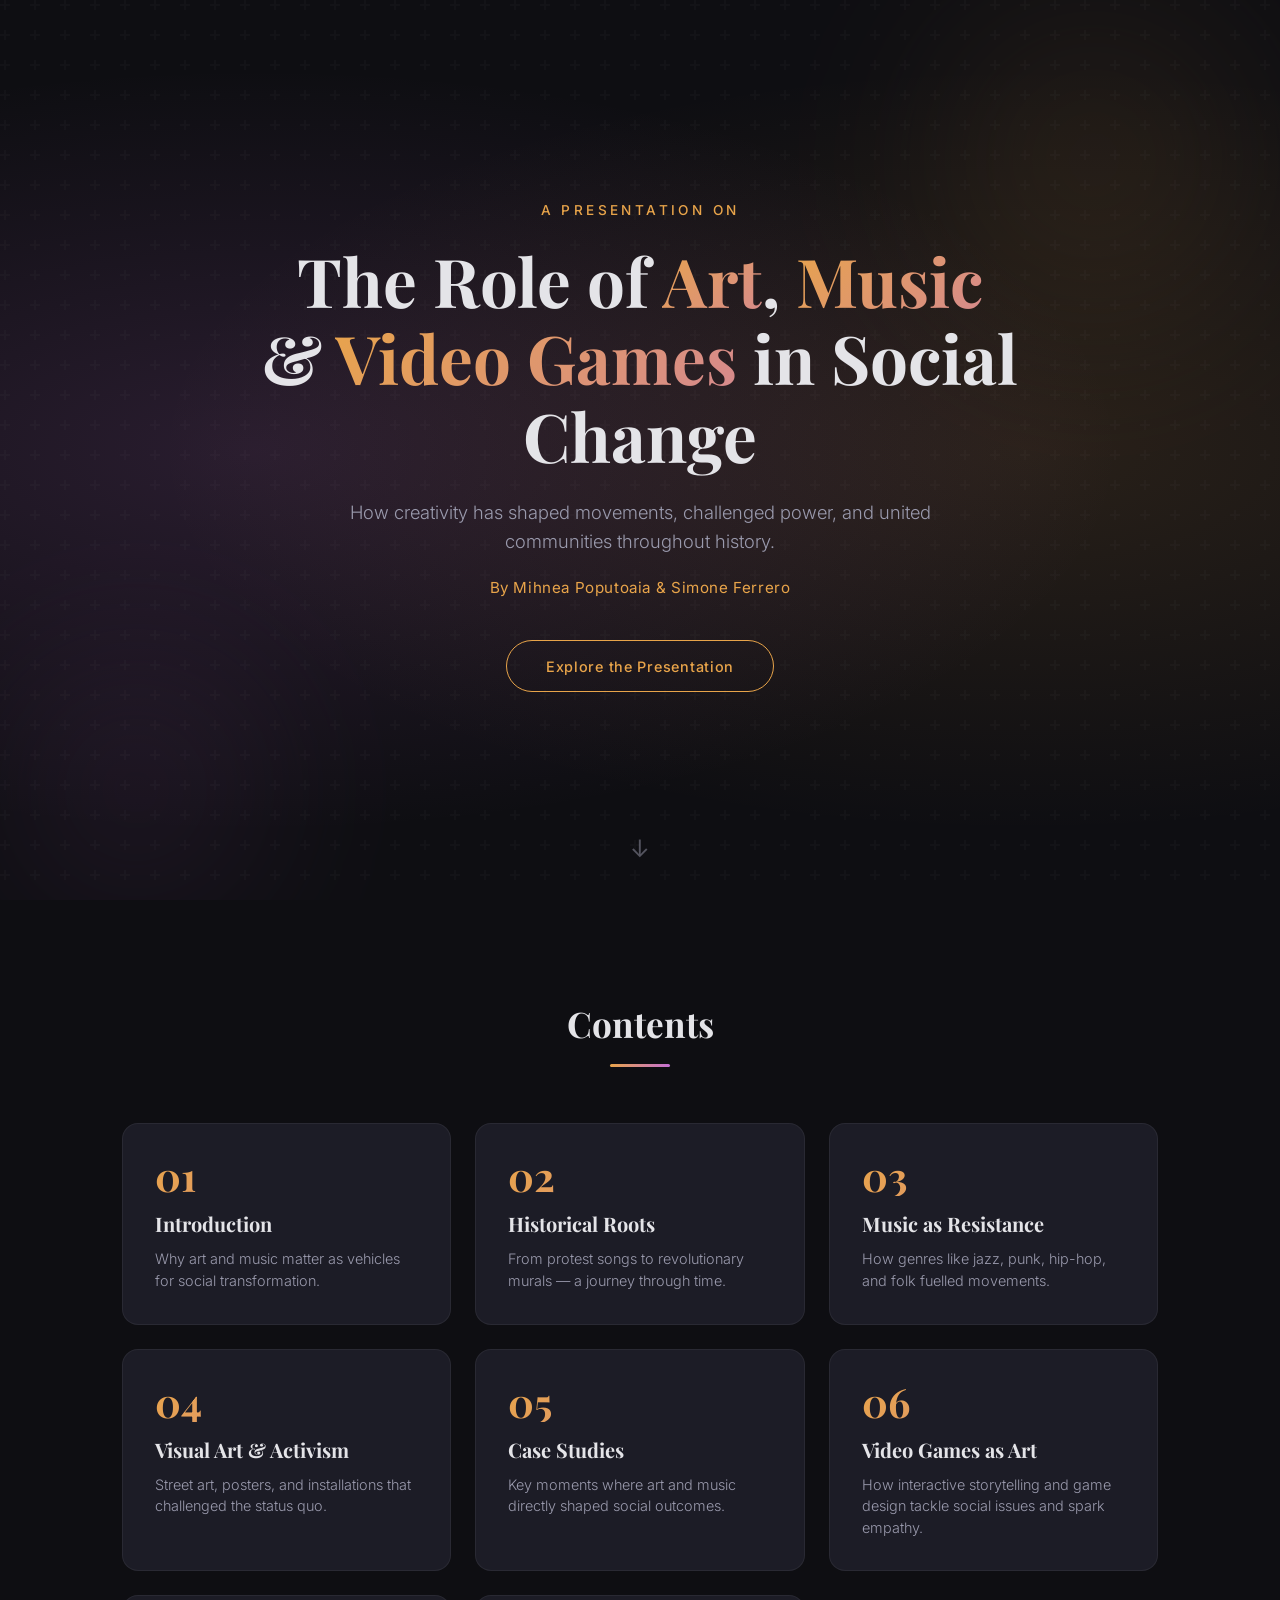
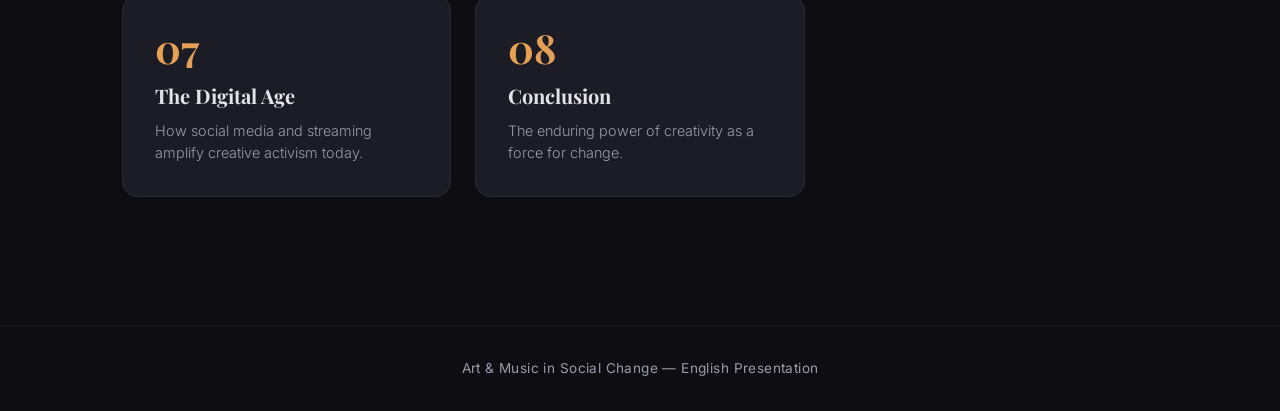
==== index.html @ 0a4b9b67 "Add introduction section and interactive elements for presentation - Created introduction.html with " ====
<!DOCTYPE html>
<html lang="en">
<head>
    <meta charset="UTF-8">
    <meta name="viewport" content="width=device-width, initial-scale=1.0">
    <title>Art & Music in Social Change</title>
    <link rel="stylesheet" href="index.css">
    <link rel="preconnect" href="https://fonts.googleapis.com">
    <link rel="preconnect" href="https://fonts.gstatic.com" crossorigin>
    <link href="https://fonts.googleapis.com/css2?family=Playfair+Display:ital,wght@0,400;0,700;1,400&family=Inter:wght@300;400;500;600&display=swap" rel="stylesheet">
</head>
<body>

    <!-- Hero Section -->
    <header class="hero">
        <div class="hero-overlay"></div>
        <div class="particles" id="particles"></div>
        <div class="hero-content">
            <p class="hero-tagline">A Presentation on</p>
            <h1 class="hero-title">The Role of <span class="accent">Art</span>, <span class="accent">Music</span> &amp; <span class="accent">Video Games</span> in Social Change</h1>
            <p class="hero-subtitle">How creativity has shaped movements, challenged power, and united communities throughout history.</p>
            <p class="hero-authors">By Mihnea Poputoaia &amp; Simone Ferrero</p>
            <a href="#contents" class="hero-cta">Explore the Presentation</a>
        </div>
        <div class="scroll-indicator">
            <span>&#8595;</span>
        </div>
    </header>

    <!-- Table of Contents -->
    <main>
        <section id="contents" class="toc-section">
            <h2 class="section-heading">Contents</h2>
            <div class="toc-grid">

                <a href="01-introduction/introduction.html" class="toc-card" data-number="01">
                    <div class="toc-card-inner">
                        <span class="toc-number">01</span>
                        <h3>Introduction</h3>
                        <p>Why art and music matter as vehicles for social transformation.</p>
                    </div>
                </a>

                <a href="#" class="toc-card" data-number="02">
                    <div class="toc-card-inner">
                        <span class="toc-number">02</span>
                        <h3>Historical Roots</h3>
                        <p>From protest songs to revolutionary murals — a journey through time.</p>
                    </div>
                </a>

                <a href="#" class="toc-card" data-number="03">
                    <div class="toc-card-inner">
                        <span class="toc-number">03</span>
                        <h3>Music as Resistance</h3>
                        <p>How genres like jazz, punk, hip-hop, and folk fuelled movements.</p>
                    </div>
                </a>

                <a href="#" class="toc-card" data-number="04">
                    <div class="toc-card-inner">
                        <span class="toc-number">04</span>
                        <h3>Visual Art &amp; Activism</h3>
                        <p>Street art, posters, and installations that challenged the status quo.</p>
                    </div>
                </a>

                <a href="#" class="toc-card" data-number="05">
                    <div class="toc-card-inner">
                        <span class="toc-number">05</span>
                        <h3>Case Studies</h3>
                        <p>Key moments where art and music directly shaped social outcomes.</p>
                    </div>
                </a>

                <a href="#" class="toc-card" data-number="06">
                    <div class="toc-card-inner">
                        <span class="toc-number">06</span>
                        <h3>Video Games as Art</h3>
                        <p>How interactive storytelling and game design tackle social issues and spark empathy.</p>
                    </div>
                </a>

                <a href="#" class="toc-card" data-number="07">
                    <div class="toc-card-inner">
                        <span class="toc-number">07</span>
                        <h3>The Digital Age</h3>
                        <p>How social media and streaming amplify creative activism today.</p>
                    </div>
                </a>

                <a href="#" class="toc-card" data-number="08">
                    <div class="toc-card-inner">
                        <span class="toc-number">08</span>
                        <h3>Conclusion</h3>
                        <p>The enduring power of creativity as a force for change.</p>
                    </div>
                </a>

            </div>
        </section>
    </main>

    <!-- Footer -->
    <footer class="footer">
        <p>Art &amp; Music in Social Change &mdash; English Presentation</p>
    </footer>

    <div class="cursor-glow" id="cursorGlow"></div>

    <script src="index.js"></script>
</body>
</html>
---- index.css ----
/* ===== Reset & Base ===== */
*, *::before, *::after {
    margin: 0;
    padding: 0;
    box-sizing: border-box;
}

:root {
    --clr-bg: #0e0e12;
    --clr-surface: #16161d;
    --clr-card: #1c1c26;
    --clr-accent: #e8a44a;
    --clr-accent-alt: #c46fd3;
    --clr-text: #e4e4e8;
    --clr-text-muted: #9a9aad;
    --clr-border: rgba(255, 255, 255, 0.06);
    --font-display: 'Playfair Display', Georgia, serif;
    --font-body: 'Inter', system-ui, sans-serif;
}

html {
    scroll-behavior: smooth;
}

body {
    font-family: var(--font-body);
    background: var(--clr-bg);
    color: var(--clr-text);
    line-height: 1.6;
    -webkit-font-smoothing: antialiased;
}

a {
    text-decoration: none;
    color: inherit;
}

/* ===== Hero Section ===== */
.hero {
    position: relative;
    min-height: 100vh;
    display: flex;
    align-items: center;
    justify-content: center;
    text-align: center;
    overflow: hidden;
    background:
        radial-gradient(ellipse at 20% 50%, rgba(196, 111, 211, 0.15) 0%, transparent 60%),
        radial-gradient(ellipse at 80% 50%, rgba(232, 164, 74, 0.12) 0%, transparent 60%),
        var(--clr-bg);
}

/* Animated moving gradient blobs */
.hero::before,
.hero::after {
    content: '';
    position: absolute;
    border-radius: 50%;
    filter: blur(80px);
    opacity: 0.4;
    animation: blobDrift 12s ease-in-out infinite alternate;
    pointer-events: none;
}

.hero::before {
    width: 500px;
    height: 500px;
    background: radial-gradient(circle, rgba(232, 164, 74, 0.3), transparent 70%);
    top: -10%;
    right: -5%;
    animation-duration: 14s;
}

.hero::after {
    width: 400px;
    height: 400px;
    background: radial-gradient(circle, rgba(196, 111, 211, 0.3), transparent 70%);
    bottom: -10%;
    left: -5%;
    animation-duration: 10s;
    animation-delay: -5s;
}

@keyframes blobDrift {
    0% { transform: translate(0, 0) scale(1); }
    33% { transform: translate(40px, -30px) scale(1.1); }
    66% { transform: translate(-20px, 20px) scale(0.95); }
    100% { transform: translate(30px, -10px) scale(1.05); }
}

.hero-overlay {
    position: absolute;
    inset: 0;
    background: url("data:image/svg+xml,%3Csvg width='60' height='60' viewBox='0 0 60 60' xmlns='http://www.w3.org/2000/svg'%3E%3Cg fill='none' fill-rule='evenodd'%3E%3Cg fill='%23ffffff' fill-opacity='0.02'%3E%3Cpath d='M36 34v-4h-2v4h-4v2h4v4h2v-4h4v-2h-4zm0-30V0h-2v4h-4v2h4v4h2V6h4V4h-4zM6 34v-4H4v4H0v2h4v4h2v-4h4v-2H6zM6 4V0H4v4H0v2h4v4h2V6h4V4H6z'/%3E%3C/g%3E%3C/g%3E%3C/svg%3E");
    pointer-events: none;
}

/* Floating particles container */
.particles {
    position: absolute;
    inset: 0;
    pointer-events: none;
    overflow: hidden;
    z-index: 0;
}

.particle {
    position: absolute;
    border-radius: 50%;
    opacity: 0;
    animation: particleFloat linear infinite;
}

@keyframes particleFloat {
    0% {
        opacity: 0;
        transform: translateY(100vh) scale(0);
    }
    10% {
        opacity: 1;
    }
    90% {
        opacity: 1;
    }
    100% {
        opacity: 0;
        transform: translateY(-20vh) scale(1);
    }
}

.hero-content {
    position: relative;
    z-index: 1;
    max-width: 820px;
    padding: 2rem;
}

/* ===== Hero Entrance Animations ===== */
.hero-tagline {
    font-size: 0.85rem;
    font-weight: 500;
    letter-spacing: 0.25em;
    text-transform: uppercase;
    color: var(--clr-accent);
    margin-bottom: 1.25rem;
    opacity: 0;
    animation: fadeSlideDown 0.8s ease forwards 0.3s;
}

.hero-title {
    font-family: var(--font-display);
    font-size: clamp(2.4rem, 5.5vw, 4.2rem);
    font-weight: 700;
    line-height: 1.15;
    margin-bottom: 1.5rem;
    opacity: 0;
    animation: fadeScaleIn 1s ease forwards 0.7s;
}

.hero-title .accent {
    background: linear-gradient(135deg, var(--clr-accent), var(--clr-accent-alt));
    background-size: 200% 200%;
    -webkit-background-clip: text;
    -webkit-text-fill-color: transparent;
    background-clip: text;
    animation: gradientShift 4s ease-in-out infinite;
}

@keyframes gradientShift {
    0%, 100% { background-position: 0% 50%; }
    50% { background-position: 100% 50%; }
}

.hero-subtitle {
    font-size: 1.15rem;
    color: var(--clr-text-muted);
    max-width: 600px;
    margin: 0 auto 1.2rem;
    font-weight: 300;
    opacity: 0;
    animation: fadeSlideUp 0.8s ease forwards 1.1s;
}

.hero-authors {
    font-size: 0.95rem;
    color: var(--clr-accent);
    font-weight: 400;
    letter-spacing: 0.04em;
    margin-bottom: 2.5rem;
    opacity: 0;
    animation: fadeSlideUp 0.8s ease forwards 1.3s;
}

.hero-cta {
    display: inline-block;
    padding: 0.85rem 2.4rem;
    border: 1.5px solid var(--clr-accent);
    border-radius: 50px;
    font-size: 0.9rem;
    font-weight: 500;
    letter-spacing: 0.05em;
    color: var(--clr-accent);
    transition: all 0.4s cubic-bezier(0.25, 0.46, 0.45, 0.94);
    opacity: 0;
    animation: fadeSlideUp 0.8s ease forwards 1.5s;
    position: relative;
    overflow: hidden;
}

.hero-cta::before {
    content: '';
    position: absolute;
    top: 50%;
    left: 50%;
    width: 0;
    height: 0;
    background: var(--clr-accent);
    border-radius: 50%;
    transform: translate(-50%, -50%);
    transition: width 0.6s ease, height 0.6s ease;
    z-index: -1;
}

.hero-cta:hover::before {
    width: 300px;
    height: 300px;
}

.hero-cta:hover {
    color: var(--clr-bg);
    border-color: var(--clr-accent);
    box-shadow: 0 0 40px rgba(232, 164, 74, 0.4), 0 0 80px rgba(232, 164, 74, 0.15);
    transform: scale(1.05);
}

.hero-cta:active {
    transform: scale(0.97);
}

/* Entrance keyframes */
@keyframes fadeSlideDown {
    from { opacity: 0; transform: translateY(-25px); }
    to   { opacity: 1; transform: translateY(0); }
}

@keyframes fadeSlideUp {
    from { opacity: 0; transform: translateY(25px); }
    to   { opacity: 1; transform: translateY(0); }
}

@keyframes fadeScaleIn {
    from { opacity: 0; transform: scale(0.9); }
    to   { opacity: 1; transform: scale(1); }
}

.scroll-indicator {
    position: absolute;
    bottom: 2rem;
    left: 50%;
    transform: translateX(-50%);
    font-size: 1.5rem;
    color: var(--clr-text-muted);
    opacity: 0;
    animation: bounce 2s infinite 2.2s, fadeIn 0.5s ease forwards 2.2s;
}

@keyframes bounce {
    0%, 100% { transform: translateX(-50%) translateY(0); }
    50% { transform: translateX(-50%) translateY(10px); }
}

@keyframes fadeIn {
    to { opacity: 0.5; }
}

/* ===== Table of Contents ===== */
.toc-section {
    max-width: 1100px;
    margin: 0 auto;
    padding: 6rem 2rem 8rem;
}

.section-heading {
    font-family: var(--font-display);
    font-size: 2.2rem;
    text-align: center;
    margin-bottom: 3.5rem;
    position: relative;
    opacity: 0;
    transform: translateY(20px);
    transition: opacity 0.8s ease, transform 0.8s ease;
}

.section-heading.visible {
    opacity: 1;
    transform: translateY(0);
}

.section-heading::after {
    content: '';
    display: block;
    width: 0;
    height: 3px;
    background: linear-gradient(90deg, var(--clr-accent), var(--clr-accent-alt));
    margin: 0.75rem auto 0;
    border-radius: 2px;
    transition: width 0.8s ease 0.3s;
}

.section-heading.visible::after {
    width: 60px;
}

.toc-grid {
    display: grid;
    grid-template-columns: repeat(auto-fill, minmax(300px, 1fr));
    gap: 1.5rem;
}

.toc-card {
    position: relative;
    border-radius: 16px;
    background: var(--clr-card);
    border: 1px solid var(--clr-border);
    overflow: hidden;
    transition: transform 0.4s cubic-bezier(0.25, 0.46, 0.45, 0.94),
                box-shadow 0.4s ease,
                border-color 0.4s ease;
    cursor: pointer;
}

.toc-card:hover {
    transform: translateY(-8px) scale(1.02);
    border-color: rgba(232, 164, 74, 0.3);
    box-shadow:
        0 20px 60px rgba(0, 0, 0, 0.4),
        0 0 30px rgba(232, 164, 74, 0.08);
}

/* Animated top gradient bar */
.toc-card::before {
    content: '';
    position: absolute;
    top: 0;
    left: 0;
    right: 0;
    height: 3px;
    background: linear-gradient(90deg, var(--clr-accent), var(--clr-accent-alt), var(--clr-accent));
    background-size: 200% 100%;
    opacity: 0;
    transition: opacity 0.4s ease;
    animation: shimmer 2s linear infinite;
}

@keyframes shimmer {
    0% { background-position: -200% 0; }
    100% { background-position: 200% 0; }
}

.toc-card:hover::before {
    opacity: 1;
}

/* Glow effect on hover */
.toc-card::after {
    content: '';
    position: absolute;
    inset: 0;
    border-radius: 16px;
    background: radial-gradient(circle at var(--mouse-x, 50%) var(--mouse-y, 50%), rgba(232, 164, 74, 0.08), transparent 60%);
    opacity: 0;
    transition: opacity 0.4s ease;
    pointer-events: none;
}

.toc-card:hover::after {
    opacity: 1;
}

.toc-card-inner {
    padding: 2rem;
    position: relative;
    z-index: 1;
}

.toc-number {
    display: block;
    font-family: var(--font-display);
    font-size: 2.5rem;
    font-weight: 700;
    background: linear-gradient(135deg, var(--clr-accent), var(--clr-accent-alt));
    background-size: 200% 200%;
    -webkit-background-clip: text;
    -webkit-text-fill-color: transparent;
    background-clip: text;
    margin-bottom: 0.75rem;
    line-height: 1;
    transition: transform 0.3s ease;
}

.toc-card:hover .toc-number {
    transform: scale(1.1);
    animation: gradientShift 2s ease-in-out infinite;
}

.toc-card h3 {
    font-family: var(--font-display);
    font-size: 1.25rem;
    font-weight: 700;
    margin-bottom: 0.5rem;
    transition: color 0.3s ease;
}

.toc-card:hover h3 {
    color: var(--clr-accent);
}

.toc-card p {
    font-size: 0.9rem;
    color: var(--clr-text-muted);
    font-weight: 300;
    line-height: 1.5;
    transition: color 0.3s ease;
}

.toc-card:hover p {
    color: var(--clr-text);
}

/* ===== Footer ===== */
.footer {
    text-align: center;
    padding: 2rem;
    border-top: 1px solid var(--clr-border);
    color: var(--clr-text-muted);
    font-size: 0.85rem;
    letter-spacing: 0.03em;
    opacity: 0;
    transform: translateY(10px);
    transition: opacity 0.6s ease, transform 0.6s ease;
}

.footer.visible {
    opacity: 1;
    transform: translateY(0);
}

/* ===== Custom Cursor Glow ===== */
.cursor-glow {
    position: fixed;
    width: 300px;
    height: 300px;
    border-radius: 50%;
    background: radial-gradient(circle, rgba(232, 164, 74, 0.06), transparent 70%);
    pointer-events: none;
    transform: translate(-50%, -50%);
    z-index: 9999;
    transition: opacity 0.3s ease;
    opacity: 0;
}

body:hover .cursor-glow {
    opacity: 1;
}

/* ===== Smooth reveal utilities ===== */
.reveal {
    opacity: 0;
    transform: translateY(40px);
    transition: opacity 0.7s cubic-bezier(0.25, 0.46, 0.45, 0.94),
                transform 0.7s cubic-bezier(0.25, 0.46, 0.45, 0.94);
}

.reveal.visible {
    opacity: 1;
    transform: translateY(0);
}

/* ===== Responsive ===== */
@media (max-width: 600px) {
    .toc-grid {
        grid-template-columns: 1fr;
    }

    .hero-title {
        font-size: 2rem;
    }

    .toc-section {
        padding: 4rem 1.25rem 5rem;
    }
}
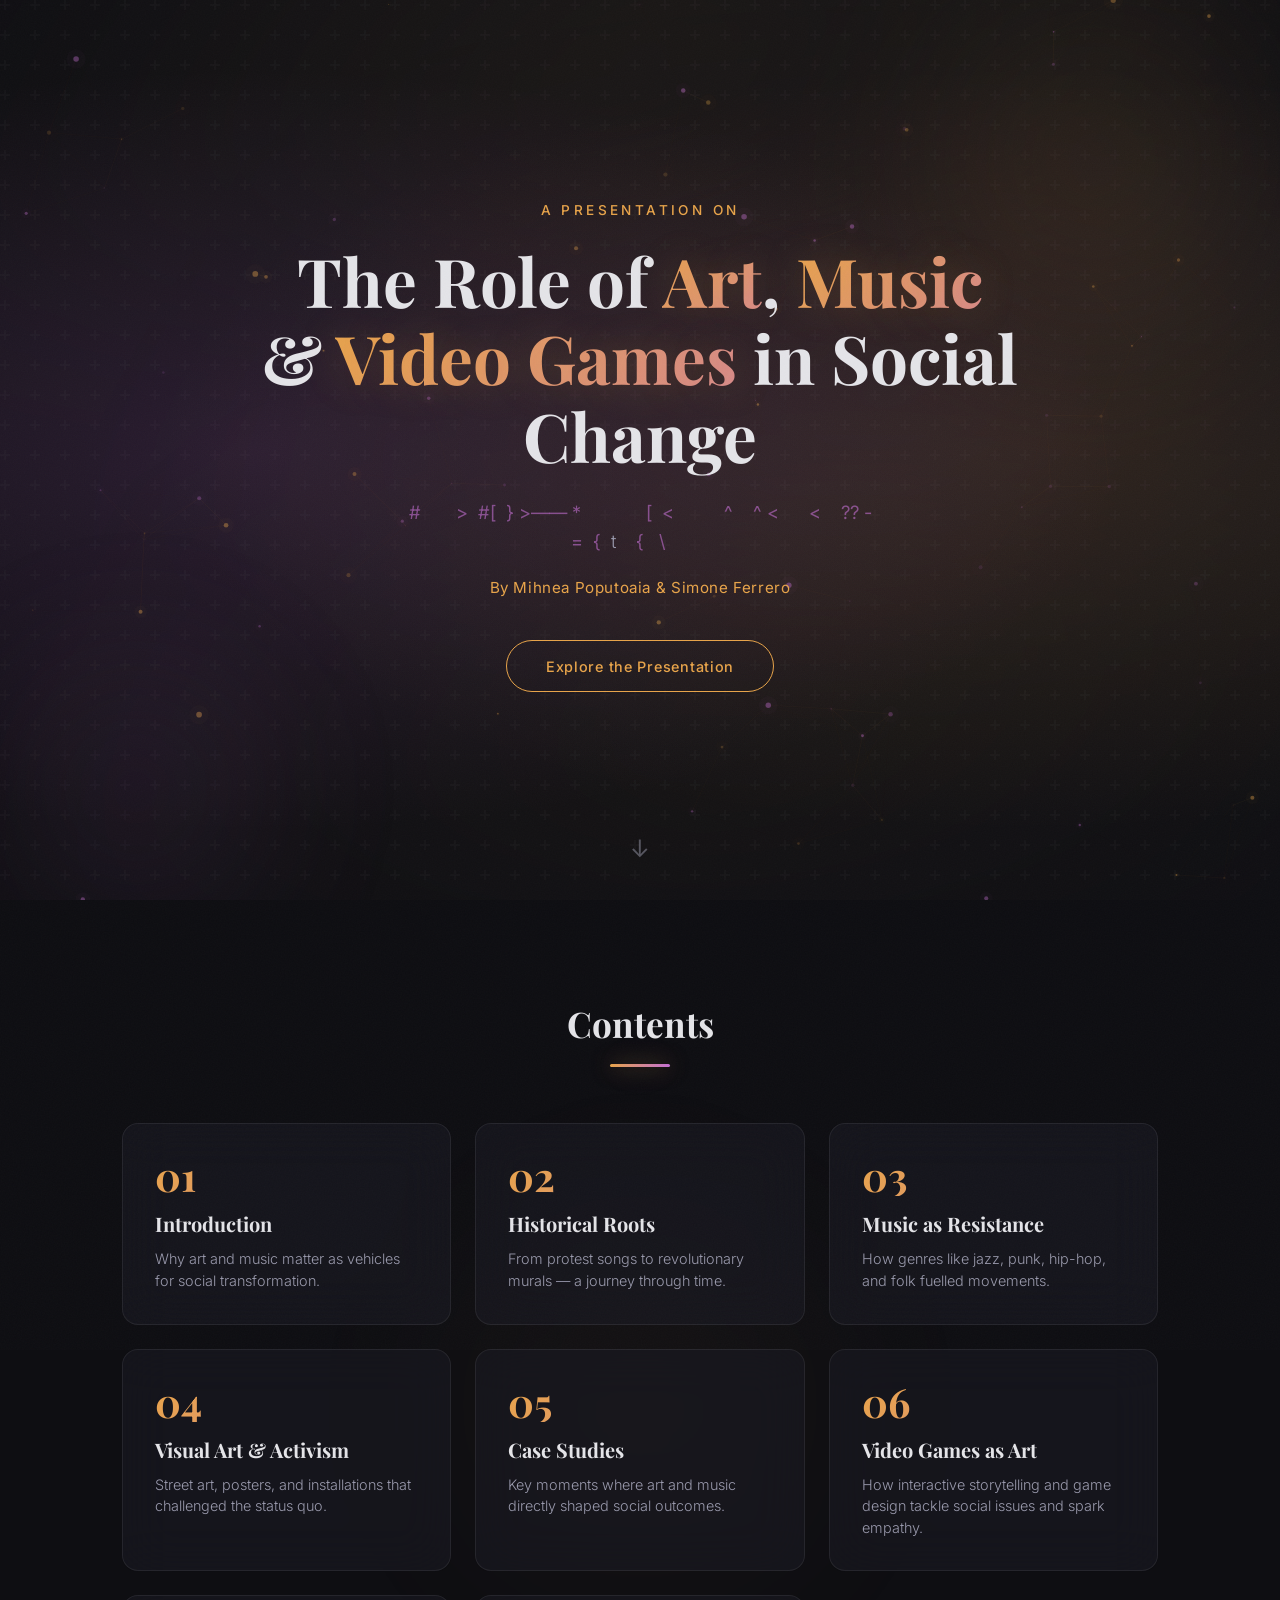
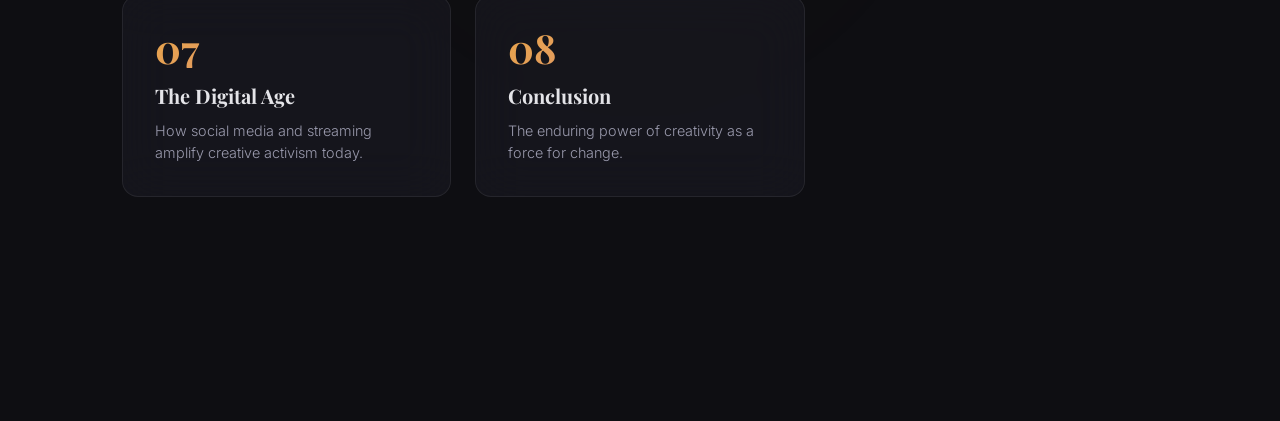
==== commit 75e29b80: "Add shared visual enhancements: (AKA animazioni incazzate nere) CSS and JS for dynamic effects - Int" ====
--- a/index.html
+++ b/index.html
@@ -11,16 +11,26 @@
 </head>
 <body>
 
+    <div class="scroll-progress-bar" id="scrollProgress"></div>
+    <div class="noise-overlay"></div>
+
     <!-- Hero Section -->
     <header class="hero">
         <div class="hero-overlay"></div>
+        <canvas id="constellation"></canvas>
+        <div class="aurora">
+            <div class="aurora-band aurora-1"></div>
+            <div class="aurora-band aurora-2"></div>
+            <div class="aurora-band aurora-3"></div>
+        </div>
+        <div class="floating-shapes" id="floatingShapes"></div>
         <div class="particles" id="particles"></div>
         <div class="hero-content">
             <p class="hero-tagline">A Presentation on</p>
             <h1 class="hero-title">The Role of <span class="accent">Art</span>, <span class="accent">Music</span> &amp; <span class="accent">Video Games</span> in Social Change</h1>
             <p class="hero-subtitle">How creativity has shaped movements, challenged power, and united communities throughout history.</p>
             <p class="hero-authors">By Mihnea Poputoaia &amp; Simone Ferrero</p>
-            <a href="#contents" class="hero-cta">Explore the Presentation</a>
+            <a href="#contents" class="hero-cta"><span class="cta-glow-ring"></span>Explore the Presentation</a>
         </div>
         <div class="scroll-indicator">
             <span>&#8595;</span>
@@ -41,7 +51,7 @@
                     </div>
                 </a>
 
-                <a href="#" class="toc-card" data-number="02">
+                <a href="02-historical-roots/historical-roots.html" class="toc-card" data-number="02">
                     <div class="toc-card-inner">
                         <span class="toc-number">02</span>
                         <h3>Historical Roots</h3>
@@ -49,7 +59,7 @@
                     </div>
                 </a>
 
-                <a href="#" class="toc-card" data-number="03">
+                <a href="03-music-as-resistance/music-as-resistance.html" class="toc-card" data-number="03">
                     <div class="toc-card-inner">
                         <span class="toc-number">03</span>
                         <h3>Music as Resistance</h3>
@@ -57,7 +67,7 @@
                     </div>
                 </a>
 
-                <a href="#" class="toc-card" data-number="04">
+                <a href="04-visual-art-activism/visual-art-activism.html" class="toc-card" data-number="04">
                     <div class="toc-card-inner">
                         <span class="toc-number">04</span>
                         <h3>Visual Art &amp; Activism</h3>
--- a/index.css
+++ b/index.css
@@ -490,3 +490,331 @@
         padding: 4rem 1.25rem 5rem;
     }
 }
+
+/* ===== SCROLL PROGRESS BAR ===== */
+.scroll-progress-bar {
+    position: fixed;
+    top: 0;
+    left: 0;
+    height: 3px;
+    width: 0%;
+    background: linear-gradient(90deg, var(--clr-accent), var(--clr-accent-alt), var(--clr-accent));
+    background-size: 200% 100%;
+    animation: shimmer 2s linear infinite;
+    z-index: 10000;
+    box-shadow: 0 0 12px rgba(232, 164, 74, 0.6), 0 0 30px rgba(232, 164, 74, 0.2);
+}
+
+/* ===== NOISE OVERLAY ===== */
+.noise-overlay {
+    position: fixed;
+    inset: -50%;
+    width: 200%;
+    height: 200%;
+    z-index: 10001;
+    pointer-events: none;
+    opacity: 0.025;
+    background: url("data:image/svg+xml,%3Csvg viewBox='0 0 256 256' xmlns='http://www.w3.org/2000/svg'%3E%3Cfilter id='n'%3E%3CfeTurbulence type='fractalNoise' baseFrequency='0.75' numOctaves='4' stitchTiles='stitch'/%3E%3C/filter%3E%3Crect width='100%25' height='100%25' filter='url(%23n)'/%3E%3C/svg%3E");
+    background-size: 256px 256px;
+    animation: noiseShift 0.3s steps(3) infinite;
+}
+
+@keyframes noiseShift {
+    0%   { transform: translate(0, 0); }
+    33%  { transform: translate(-5%, -8%); }
+    66%  { transform: translate(3%, 5%); }
+    100% { transform: translate(0, 0); }
+}
+
+/* ===== CONSTELLATION CANVAS ===== */
+#constellation {
+    position: absolute;
+    inset: 0;
+    width: 100%;
+    height: 100%;
+    z-index: 0;
+    pointer-events: none;
+}
+
+/* ===== AURORA EFFECT ===== */
+.aurora {
+    position: absolute;
+    inset: 0;
+    overflow: hidden;
+    pointer-events: none;
+    z-index: 0;
+    mix-blend-mode: screen;
+    opacity: 0.35;
+}
+
+.aurora-band {
+    position: absolute;
+    width: 200%;
+    height: 45%;
+    filter: blur(90px);
+    animation: auroraDrift 8s ease-in-out infinite alternate;
+    will-change: transform;
+}
+
+.aurora-1 {
+    top: -15%;
+    left: -50%;
+    background: linear-gradient(120deg, transparent 25%, rgba(232, 164, 74, 0.18) 50%, transparent 75%);
+    animation-duration: 9s;
+}
+
+.aurora-2 {
+    top: 20%;
+    left: -30%;
+    background: linear-gradient(120deg, transparent 25%, rgba(196, 111, 211, 0.14) 50%, transparent 75%);
+    animation-duration: 13s;
+    animation-delay: -4s;
+}
+
+.aurora-3 {
+    top: 55%;
+    left: -40%;
+    background: linear-gradient(120deg, transparent 25%, rgba(232, 164, 74, 0.1) 50%, transparent 75%);
+    animation-duration: 11s;
+    animation-delay: -2s;
+}
+
+@keyframes auroraDrift {
+    0%   { transform: translateX(0) rotate(-2deg) scaleY(1); }
+    33%  { transform: translateX(15%) rotate(1deg) scaleY(1.3); }
+    66%  { transform: translateX(-10%) rotate(-1deg) scaleY(0.85); }
+    100% { transform: translateX(20%) rotate(2deg) scaleY(1.15); }
+}
+
+/* ===== FLOATING GEOMETRIC SHAPES ===== */
+.floating-shapes {
+    position: absolute;
+    inset: 0;
+    pointer-events: none;
+    overflow: hidden;
+    z-index: 0;
+}
+
+.floating-shape {
+    position: absolute;
+    border: 1px solid;
+    pointer-events: none;
+    opacity: 0;
+    animation: shapeFloat linear infinite;
+}
+
+.shape-circle {
+    border-radius: 50%;
+}
+
+.shape-diamond {
+    transform: rotate(45deg);
+}
+
+@keyframes shapeFloat {
+    0%   { opacity: 0; transform: translateY(100vh) rotate(0deg); }
+    10%  { opacity: 0.12; }
+    90%  { opacity: 0.12; }
+    100% { opacity: 0; transform: translateY(-20vh) rotate(360deg); }
+}
+
+/* ===== CUSTOM SCROLLBAR ===== */
+::-webkit-scrollbar {
+    width: 6px;
+}
+
+::-webkit-scrollbar-track {
+    background: var(--clr-bg);
+}
+
+::-webkit-scrollbar-thumb {
+    background: linear-gradient(180deg, var(--clr-accent), var(--clr-accent-alt));
+    border-radius: 3px;
+}
+
+::-webkit-scrollbar-thumb:hover {
+    background: var(--clr-accent);
+}
+
+/* ===== ENHANCED GLASSMORPHISM CARDS ===== */
+.toc-card {
+    background: rgba(28, 28, 38, 0.55);
+    backdrop-filter: blur(24px);
+    -webkit-backdrop-filter: blur(24px);
+    border: 1px solid rgba(255, 255, 255, 0.07);
+}
+
+.toc-card-inner {
+    transition: transform 0.4s cubic-bezier(0.25, 0.46, 0.45, 0.94);
+}
+
+/* Rotating gradient border */
+.card-border-glow {
+    position: absolute;
+    inset: -1px;
+    border-radius: 16px;
+    background: conic-gradient(from var(--border-angle, 0deg), transparent 55%, var(--clr-accent) 78%, var(--clr-accent-alt) 88%, transparent 100%);
+    z-index: -1;
+    opacity: 0;
+    transition: opacity 0.5s ease;
+}
+
+.toc-card:hover .card-border-glow {
+    opacity: 1;
+}
+
+/* Card shimmer sweep */
+.card-shimmer {
+    position: absolute;
+    inset: 0;
+    border-radius: 16px;
+    overflow: hidden;
+    pointer-events: none;
+    z-index: 2;
+}
+
+.card-shimmer::before {
+    content: '';
+    position: absolute;
+    top: 0;
+    left: -100%;
+    width: 60%;
+    height: 100%;
+    background: linear-gradient(90deg, transparent, rgba(255,255,255,0.04), transparent);
+}
+
+.toc-card:hover .card-shimmer::before {
+    animation: cardSweep 1.2s ease-in-out;
+}
+
+@keyframes cardSweep {
+    0%   { left: -100%; }
+    100% { left: 200%; }
+}
+
+/* ===== CLICK RIPPLE ===== */
+.ripple {
+    position: absolute;
+    border-radius: 50%;
+    background: rgba(232, 164, 74, 0.25);
+    transform: scale(0);
+    animation: rippleEffect 0.6s ease-out forwards;
+    pointer-events: none;
+    z-index: 5;
+    width: 20px;
+    height: 20px;
+    margin-left: -10px;
+    margin-top: -10px;
+}
+
+@keyframes rippleEffect {
+    to { transform: scale(6); opacity: 0; }
+}
+
+/* ===== TEXT SCRAMBLE ===== */
+.scramble-char {
+    color: var(--clr-accent-alt);
+    opacity: 0.6;
+    font-weight: 400;
+}
+
+/* ===== PARTICLE RINGS ===== */
+.particle-ring {
+    position: absolute;
+    border: 1px solid rgba(232, 164, 74, 0.15);
+    border-radius: 50%;
+    opacity: 0;
+    animation: particleRingFloat 18s linear infinite;
+    pointer-events: none;
+}
+
+@keyframes particleRingFloat {
+    0%   { opacity: 0; transform: translateY(100vh) rotate(0deg) scale(0.5); }
+    10%  { opacity: 0.25; }
+    90%  { opacity: 0.25; }
+    100% { opacity: 0; transform: translateY(-20vh) rotate(180deg) scale(1.5); }
+}
+
+/* ===== MAGNETIC CTA GLOW RING ===== */
+.cta-glow-ring {
+    position: absolute;
+    inset: -3px;
+    border-radius: 50px;
+    background: conic-gradient(from var(--border-angle, 0deg), var(--clr-accent), var(--clr-accent-alt), var(--clr-accent));
+    z-index: -1;
+    opacity: 0;
+    transition: opacity 0.4s ease;
+    -webkit-mask: linear-gradient(#fff 0 0) content-box, linear-gradient(#fff 0 0);
+    -webkit-mask-composite: xor;
+    mask: linear-gradient(#fff 0 0) content-box, linear-gradient(#fff 0 0);
+    mask-composite: exclude;
+    padding: 2px;
+}
+
+.hero-cta:hover .cta-glow-ring {
+    opacity: 1;
+}
+
+/* ===== ENHANCED GLOW ON ACCENT TEXT ===== */
+.hero-title .accent {
+    text-shadow: 0 0 40px rgba(232, 164, 74, 0.25);
+    animation: gradientShift 4s ease-in-out infinite, glowPulse 3s ease-in-out infinite;
+}
+
+@keyframes glowPulse {
+    0%, 100% { filter: brightness(1) drop-shadow(0 0 0px transparent); }
+    50%      { filter: brightness(1.25) drop-shadow(0 0 8px rgba(232, 164, 74, 0.3)); }
+}
+
+/* ===== ENHANCED SECTION HEADING ===== */
+.section-heading.visible::after {
+    box-shadow: 0 0 20px rgba(232, 164, 74, 0.5), 0 0 40px rgba(196, 111, 211, 0.2);
+}
+
+/* ===== FOOTER GLOW LINE ===== */
+.footer {
+    position: relative;
+    overflow: hidden;
+}
+
+.footer::before {
+    content: '';
+    position: absolute;
+    top: 0;
+    left: 50%;
+    transform: translateX(-50%);
+    width: 200px;
+    height: 1px;
+    background: linear-gradient(90deg, transparent, var(--clr-accent), var(--clr-accent-alt), transparent);
+    box-shadow: 0 0 20px rgba(232, 164, 74, 0.3);
+}
+
+/* ===== ENHANCED CURSOR GLOW ===== */
+.cursor-glow {
+    width: 350px;
+    height: 350px;
+    background: radial-gradient(circle,
+        rgba(232, 164, 74, 0.07) 0%,
+        rgba(196, 111, 211, 0.03) 40%,
+        transparent 70%
+    );
+}
+
+/* ===== TOC SECTION AMBIENT GLOW ===== */
+.toc-section {
+    position: relative;
+}
+
+.toc-section::before {
+    content: '';
+    position: absolute;
+    top: 20%;
+    left: 50%;
+    transform: translateX(-50%);
+    width: 600px;
+    height: 600px;
+    background: radial-gradient(circle, rgba(232, 164, 74, 0.04) 0%, transparent 70%);
+    pointer-events: none;
+    border-radius: 50%;
+    filter: blur(60px);
+}
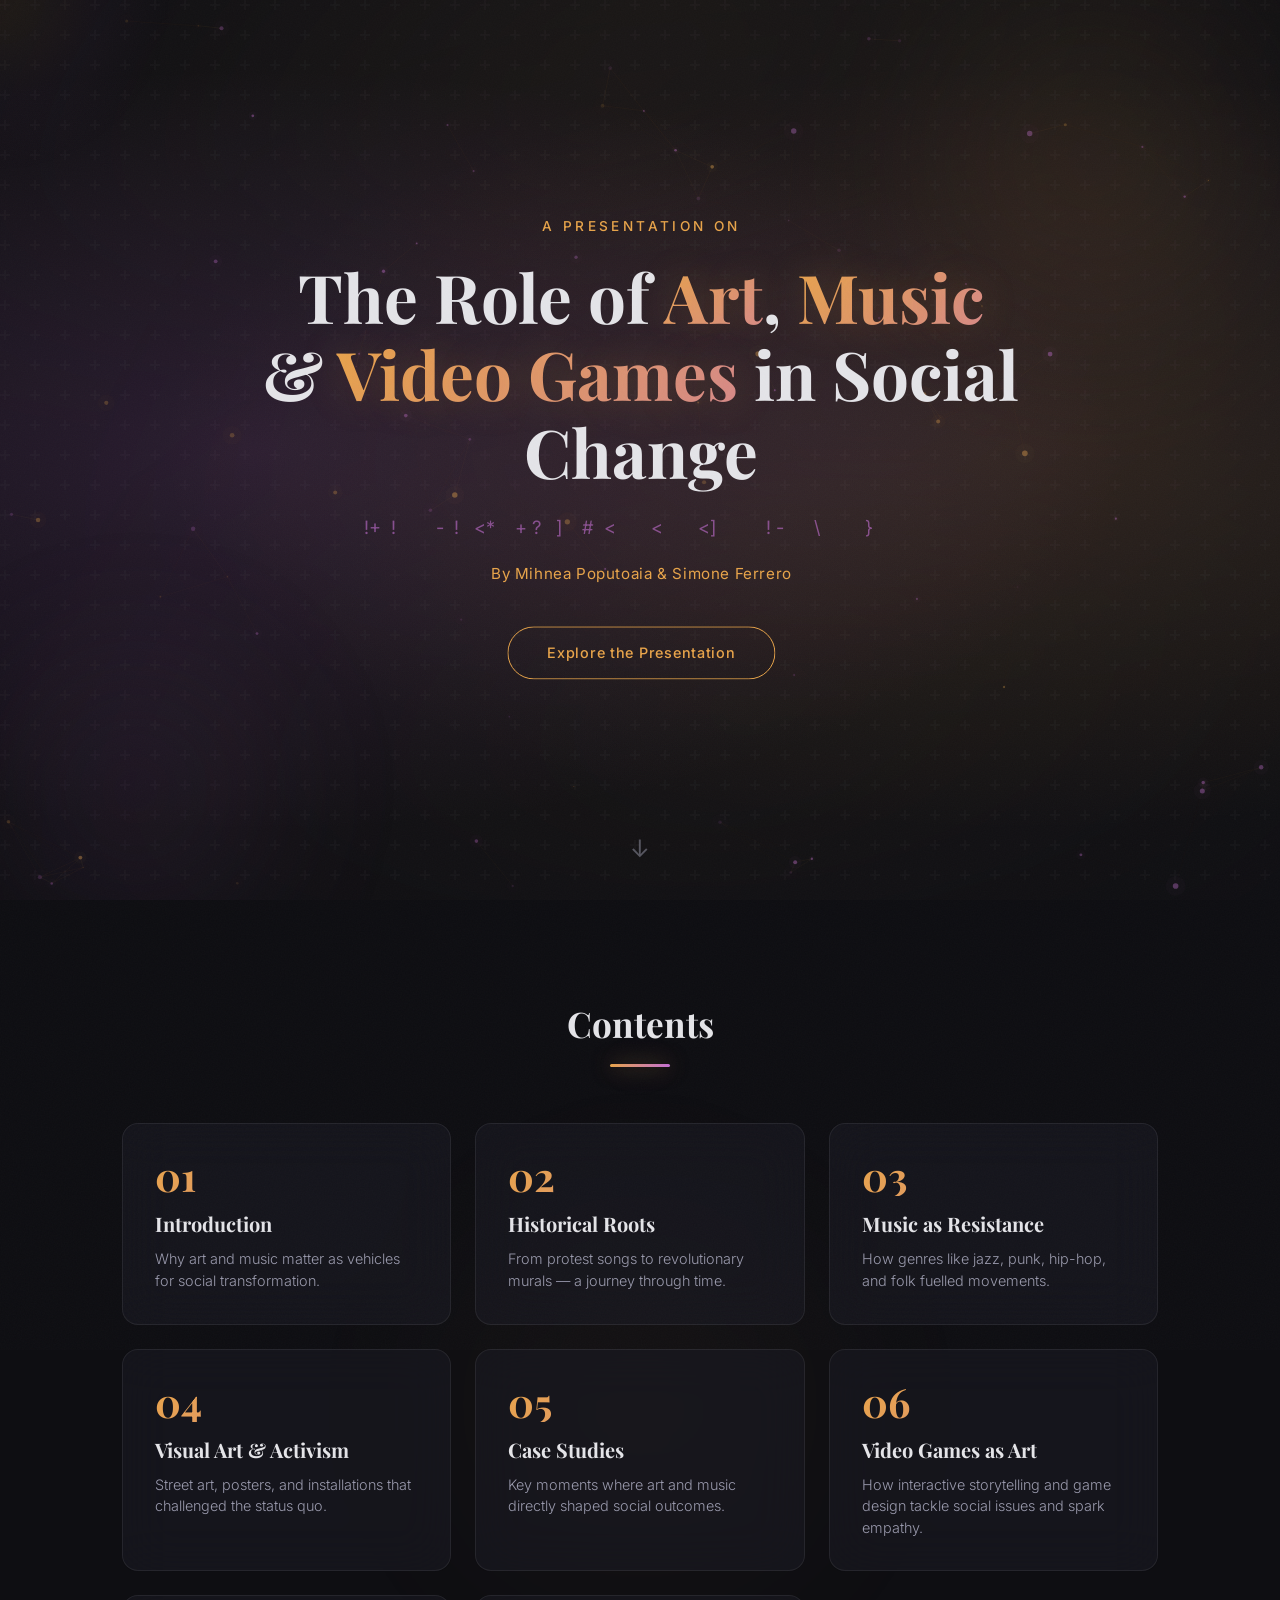
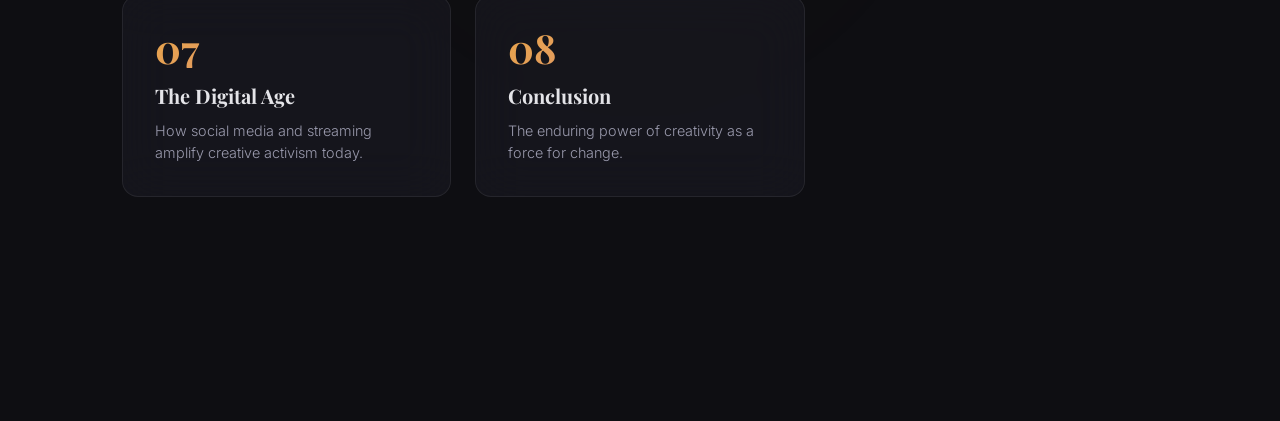
==== commit b4bd5d5b: "Add conclusion chapter with interactive elements and styling - Created conclusion.html with structur" ====
--- a/index.html
+++ b/index.html
@@ -75,7 +75,7 @@
                     </div>
                 </a>
 
-                <a href="#" class="toc-card" data-number="05">
+                <a href="05-case-studies/case-studies.html" class="toc-card" data-number="05">
                     <div class="toc-card-inner">
                         <span class="toc-number">05</span>
                         <h3>Case Studies</h3>
@@ -83,7 +83,7 @@
                     </div>
                 </a>
 
-                <a href="#" class="toc-card" data-number="06">
+                <a href="06-video-games-art/video-games-art.html" class="toc-card" data-number="06">
                     <div class="toc-card-inner">
                         <span class="toc-number">06</span>
                         <h3>Video Games as Art</h3>
@@ -91,7 +91,7 @@
                     </div>
                 </a>
 
-                <a href="#" class="toc-card" data-number="07">
+                <a href="07-the-digital-age/the-digital-age.html" class="toc-card" data-number="07">
                     <div class="toc-card-inner">
                         <span class="toc-number">07</span>
                         <h3>The Digital Age</h3>
@@ -99,7 +99,7 @@
                     </div>
                 </a>
 
-                <a href="#" class="toc-card" data-number="08">
+                <a href="08-conclusion/conclusion.html" class="toc-card" data-number="08">
                     <div class="toc-card-inner">
                         <span class="toc-number">08</span>
                         <h3>Conclusion</h3>
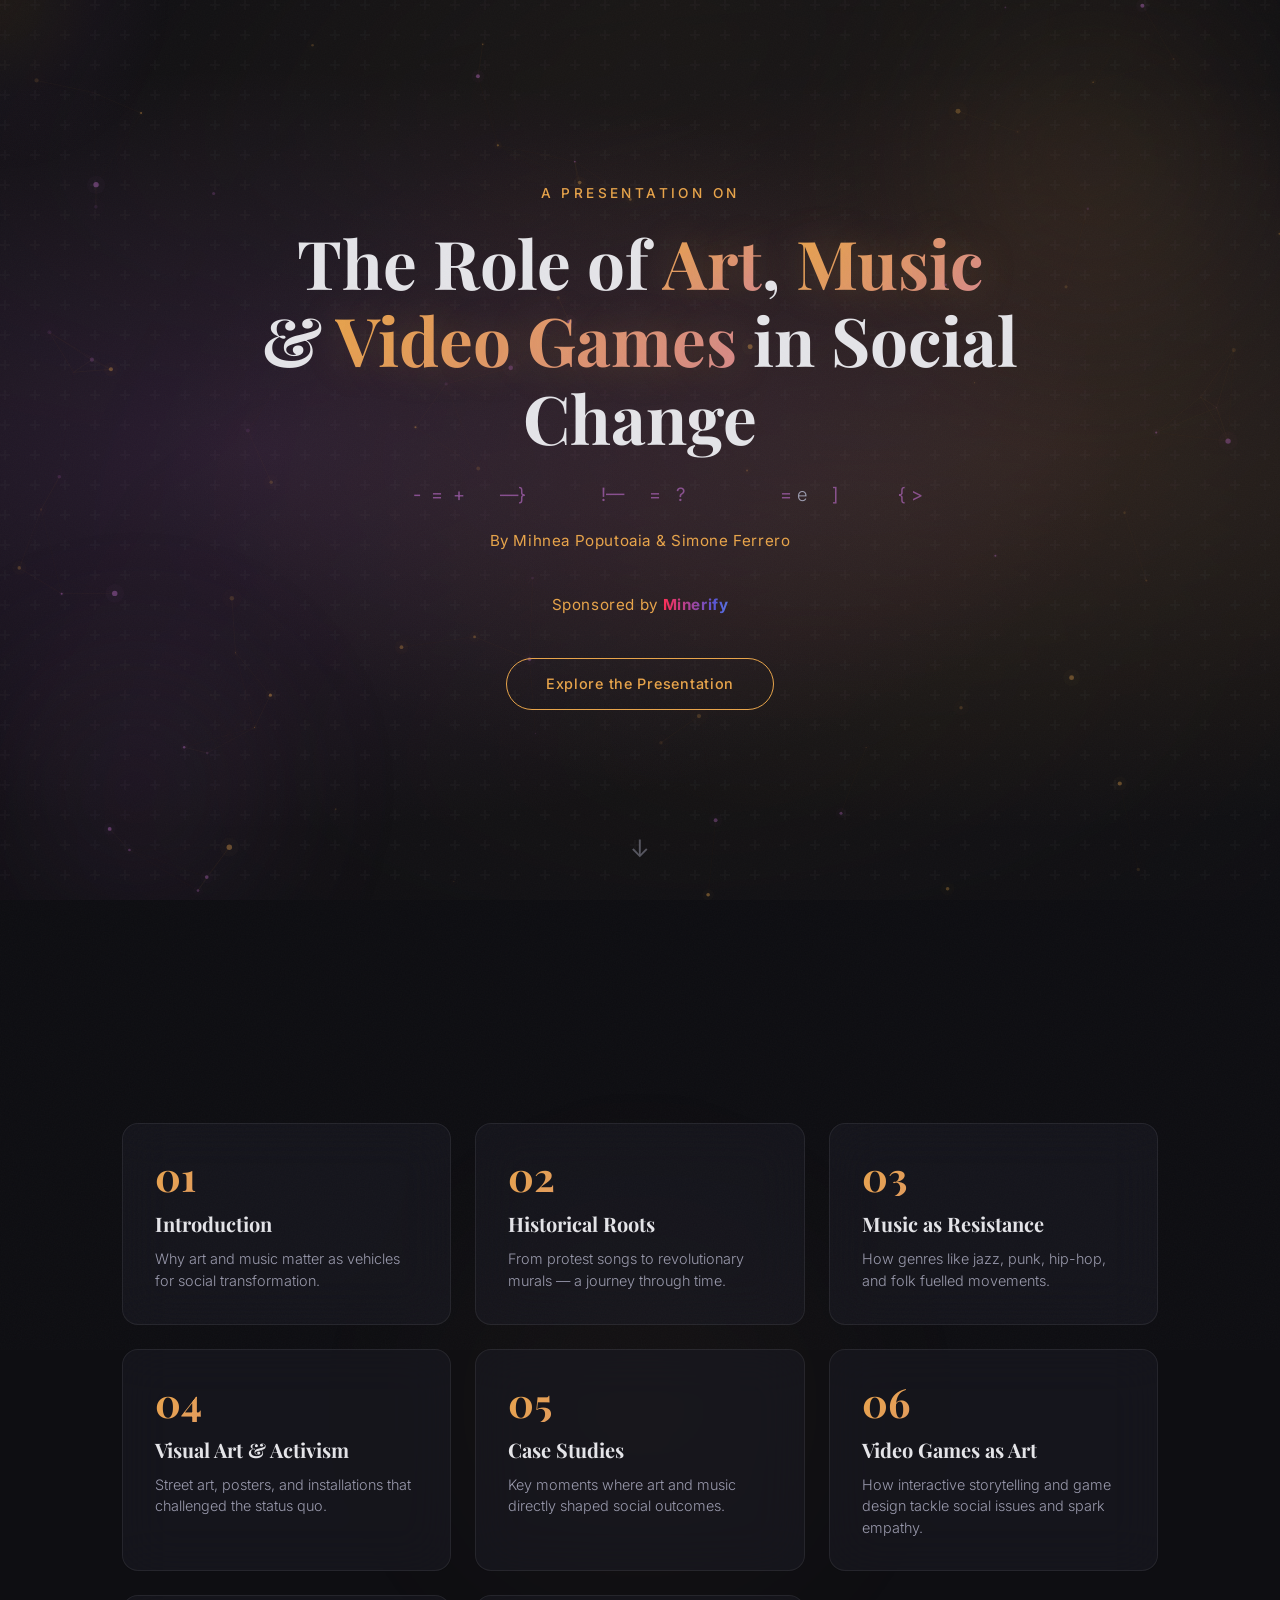
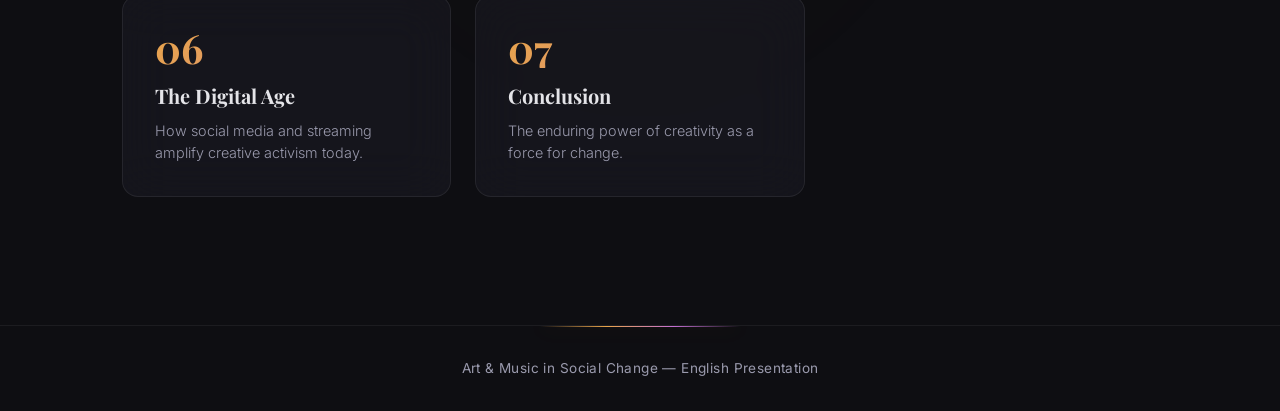
==== commit fab2de9a: "Add carousel feature for Red Dead Redemption 2 images and enhance hero section with animated text" ====
--- a/index.html
+++ b/index.html
@@ -29,7 +29,8 @@
             <p class="hero-tagline">A Presentation on</p>
             <h1 class="hero-title">The Role of <span class="accent">Art</span>, <span class="accent">Music</span> &amp; <span class="accent">Video Games</span> in Social Change</h1>
             <p class="hero-subtitle">How creativity has shaped movements, challenged power, and united communities throughout history.</p>
-            <p class="hero-authors">By Mihnea Poputoaia &amp; Simone Ferrero</p>
+            <p class="hero-authors">By Mihnea Poputoaia &amp; Simone Ferrero </p>
+            <p class="hero-authors">Sponsored by <b class="rgb-text">Minerify</b> </p>
             <a href="#contents" class="hero-cta"><span class="cta-glow-ring"></span>Explore the Presentation</a>
         </div>
         <div class="scroll-indicator">
--- a/index.css
+++ b/index.css
@@ -191,6 +191,27 @@
     animation: fadeSlideUp 0.8s ease forwards 1.3s;
 }
 
+.hero-authors .rgb-text {
+    background: linear-gradient(270deg, #ff2d55, #ff9500, #34c759, #5ac8fa, #5856d6, #ff2d55);
+    background-size: 400% 100%;
+    -webkit-background-clip: text;
+    -webkit-text-fill-color: transparent;
+    background-clip: text;
+    animation: rgbTextMove 4s linear infinite;
+}
+
+@keyframes rgbTextMove {
+    0% {
+        background-position: 0% 50%;
+    }
+    50% {
+        background-position: 100% 50%;
+    }
+    100% {
+        background-position: 0% 50%;
+    }
+}
+
 .hero-cta {
     display: inline-block;
     padding: 0.85rem 2.4rem;
